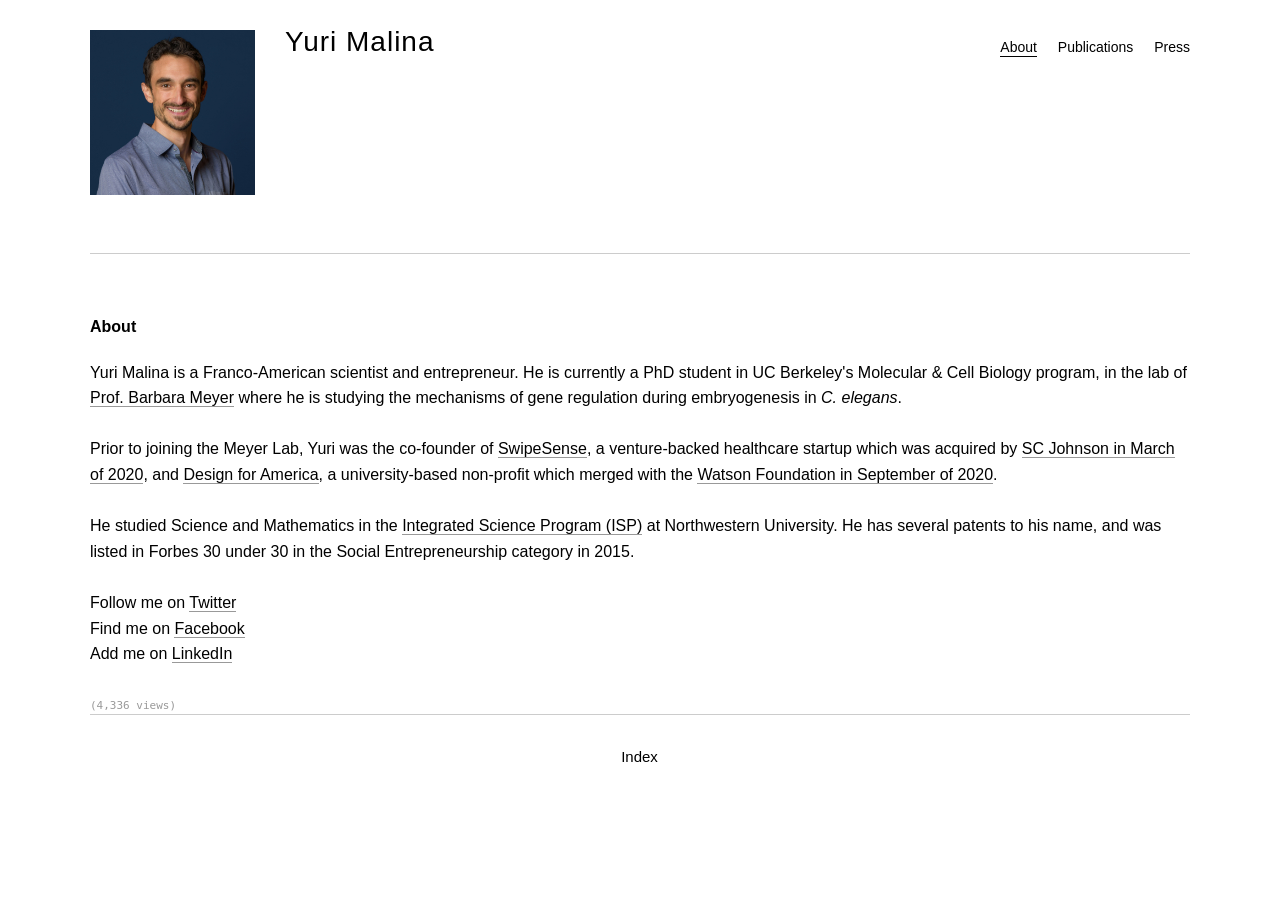
==== index.html @ ffde6082 "Migrate yurimalina.com from Cargo Collective to GitHub Pages Static rebuild of the Callisto theme: A" ====
<!doctype html>
<html lang="en">
<head>
	<meta charset="utf-8">
	<meta name="viewport" content="width=device-width, initial-scale=1">

	<title>Yuri Malina</title>
	<meta name="ROBOTS" content="INDEX,FOLLOW">
	<meta name="description" content="Yuri Malina is a Franco-American scientist and entrepreneur. He is currently a PhD student in UC Berkeley's Molecular & Cell Biology program, in the lab of Prof. Barbara Meyer.">

	<meta property="og:url" content="https://yurimalina.com">
	<meta property="og:title" content="Yuri Malina">
	<meta property="og:description" content="Yuri Malina is a Franco-American scientist and entrepreneur. He is currently a PhD student in UC Berkeley's Molecular & Cell Biology program, in the lab of Prof. Barbara Meyer where he is studying the mechanisms of gene regulation during embryogenesis in C. elegans.">
	<meta property="og:image" content="https://yurimalina.com/assets/img/header.jpg">

	<link rel="shortcut icon" href="/assets/img/favicon.ico">
	<link rel="stylesheet" href="/assets/css/style.css">

	<!-- Google Analytics 4 -->
	<script async src="https://www.googletagmanager.com/gtag/js?id=G-44FXMNKK89"></script>
	<script>
		window.dataLayer = window.dataLayer || [];
		function gtag(){dataLayer.push(arguments);}
		gtag('js', new Date());
		gtag('config', 'G-44FXMNKK89');
	</script>

	<!-- GoatCounter -->
	<script data-goatcounter="https://yurimalina.goatcounter.com/count" async src="//gc.zgo.at/count.js"></script>
</head>
<body>

	<div class="site_header">
		<div class="header_image">
			<a href="/"><img src="/assets/img/header.jpg" width="150" height="150" alt="Yuri Malina"></a>
		</div>

		<div class="header_text">
			<a href="/">Yuri Malina</a>
		</div>

		<div class="navigation">
			<ul class="list">
				<li class="page_link active"><a href="/">About</a></li>
				<li class="page_link"><a href="/Publications/">Publications</a></li>
				<li class="page_link"><a href="/Press/">Press</a></li>
			</ul>
		</div>
	</div>

	<div class="container">
		<div class="entry">
			<div class="project_content">
				<div class="project_title">About</div>

				<p>Yuri Malina is a Franco-American scientist and entrepreneur. He is currently a PhD student in UC Berkeley's Molecular &amp; Cell Biology program, in the lab of <a href="http://mcb.berkeley.edu/labs/meyer/" target="_blank" rel="noopener">Prof. Barbara Meyer</a> where he is studying the mechanisms of gene regulation during embryogenesis in <i>C. elegans</i>.<br>
				<br>
				Prior to joining the Meyer Lab, Yuri was the co-founder of <a href="https://www.swipesense.com/" target="_blank" rel="noopener">SwipeSense</a>, a venture-backed healthcare startup which was acquired by <a href="https://medium.com/@mertiseri/after-a-decade-of-building-swipesense-and-having-our-business-acquired-by-sc-johnson-in-2020-we-dd9413dac1c5" target="_blank" rel="noopener">SC Johnson in March of 2020</a>, and <a href="http://designforamerica.com/" target="_blank" rel="noopener">Design for America</a>, a university-based non-profit which merged with the <a href="https://www.mccormick.northwestern.edu/news/articles/2020/09/design-for-america-now-part-of-the-watson-foundation.html" target="_blank" rel="noopener">Watson Foundation in September of 2020</a>.<br>
				<br>
				He studied Science and Mathematics in the <a href="http://www.isp.northwestern.edu/" target="_blank" rel="noopener">Integrated Science Program (ISP)</a> at Northwestern University. He has several patents to his name, and was listed in Forbes 30 under 30 in the Social Entrepreneurship category in 2015.<br>
				<br>
				Follow me on <a href="https://twitter.com/ymalina" target="_blank" rel="noopener">Twitter</a><br>
				Find me on <a href="https://www.facebook.com/ymalina" target="_blank" rel="noopener">Facebook</a><br>
				Add me on <a href="https://www.linkedin.com/in/yurimalina/" target="_blank" rel="noopener">LinkedIn</a><br></p>

				<div class="project_footer">
					<span class="views"></span>
				</div>
			</div>
		</div>
	</div>

	<div class="site_footer">
		<div class="view_all"><a href="/">Index</a></div>
	</div>

	<script src="/assets/js/views.js"></script>
</body>
</html>
---- assets/css/style.css ----
/**
 * yurimalina.com — static rebuild of the Cargo "Callisto" theme.
 * Cleaned and de-duplicated from the original member stylesheet.
 */

body,
html {
	margin: 0;
	padding: 0;
	-webkit-text-size-adjust: none;
}

body {
	background: #fff;
	color: #000;
	font-family: sans-serif;
	font-size: 13px;
	line-height: 1.6;
	padding: 30px 75px 75px 75px;
}

/**
 * Header (image + title + navigation)
 */

.site_header {
	border-bottom: 1px solid #ccc;
	line-height: 1.8em;
	margin: 0 auto 15px auto;
	padding-bottom: 28px;
	max-width: 1530px;
	min-height: 14px;
	position: relative;
	width: calc(100% - 30px);
	z-index: 9;
}

.site_header:after {
	content: '';
	clear: both;
	display: block;
}

.header_image {
	float: left;
	padding: 0 30px 30px 0;
	width: 15%;
	min-width: 80px;
	max-width: 280px;
}

.header_image img {
	display: block;
	width: 100%;
	height: auto;
	border: 0;
}

.header_text {
	float: left;
	font-size: 28px;
	font-weight: normal;
	letter-spacing: 1px;
	padding-bottom: 15px;
	padding-right: 30px;
	white-space: nowrap;
	z-index: 999;
}

.header_text a {
	color: #000;
	text-decoration: none;
}

.header_text a:hover {
	color: #000;
	border-bottom: 0;
}

.header_text a:active {
	color: #999;
	border-bottom: 0;
}

.navigation {
	font-size: 14px;
	float: right;
	margin: 6px 0 28px 0;
	max-width: 100%;
	line-height: 1.6em;
}

.navigation:after {
	clear: both;
	content: '';
	display: block;
}

.navigation .list {
	padding: 0;
	margin: 0;
}

.navigation li {
	margin-right: 17px;
	display: inline-block;
	list-style: none;
	text-overflow: ellipsis;
	white-space: nowrap;
	overflow: hidden;
	max-width: 100%;
}

.navigation li:last-child {
	margin-right: 0;
}

.navigation a {
	text-decoration: none;
	color: #000;
}

.navigation a:hover {
	color: #000;
	border-bottom: 1px solid #000;
	padding-bottom: 1px;
}

.navigation a:active {
	color: #666;
	border-bottom: 1px solid #666;
}

.navigation li.active a {
	border-bottom: 1px solid #000;
	padding-bottom: 1px;
}

/**
 * Content container
 */

.container {
	margin: 0 auto;
	min-width: 360px;
	max-width: 1560px;
	position: relative;
}

.container:after {
	content: '';
	clear: both;
	display: block;
}

.entry {
	clear: both;
	margin: 60px 15px 0;
	position: relative;
}

.entry:after {
	content: "";
	display: block;
	clear: both;
	height: 0;
	width: 0;
}

.project_title {
	color: #000;
	font-weight: bold;
	margin: 0 0 20px 0;
}

.project_content {
	font-size: 16px;
	width: 100%;
}

.project_content p {
	margin: 0;
	padding: 0;
}

.project_content a {
	border-bottom: 1px solid #999;
	color: #000;
	text-decoration: none;
}

.project_content a:hover {
	background: #ffff00;
	color: #000;
}

.project_content a:active {
	background: #333;
	border: 0;
	color: #fff;
}

.project_content ul {
	padding-left: 0;
	list-style: none;
}

.project_content li {
	margin: 0 0 0.4em 0;
}

h1 { font-size: 22px; line-height: 165%; }
h2 { font-size: 16px; line-height: 165%; }
h3 { font-size: 14px; line-height: 150%; }

/**
 * Project footer (view counter)
 */

.project_footer {
	color: #aaa;
	clear: both;
	font-family: Menlo, monaco, monospace;
	font-size: 11px;
	padding: 30px 0 0 0;
}

.project_footer .views {
	color: #999;
}

/**
 * Site footer
 */

.site_footer {
	height: 1.8em;
	border-top: 1px solid #ccc;
	line-height: 1.8em;
	margin: 0 auto;
	max-width: 1530px;
	min-height: 14px;
	padding: 30px 0;
	position: relative;
	text-align: center;
	width: calc(100% - 30px);
	z-index: 9;
}

.site_footer:after {
	clear: both;
	content: '';
	display: block;
}

.view_all {
	font-size: 15px;
	margin-right: 1px;
}

.view_all a {
	color: #000;
	text-decoration: none;
}

.view_all a:hover {
	color: #000;
	border-bottom: 1px solid #000;
	padding-bottom: 1px;
}

.view_all a:active {
	color: #666;
	border-bottom: 1px solid #666;
}

img {
	border: 0;
	padding: 0;
}

:focus { outline: 0; }

/**
 * Responsive interventions (from the original theme)
 */

@media all and (max-width: 840px) {
	.project_content {
		width: 100%;
		max-width: 560px;
		margin-top: 45px;
	}
}

@media all and (max-width: 640px) {
	body {
		padding: 20px;
		font-size: 18px;
		line-height: 1.4em;
	}
	.header_image { width: 22%; }
	.navigation { float: left; }
}
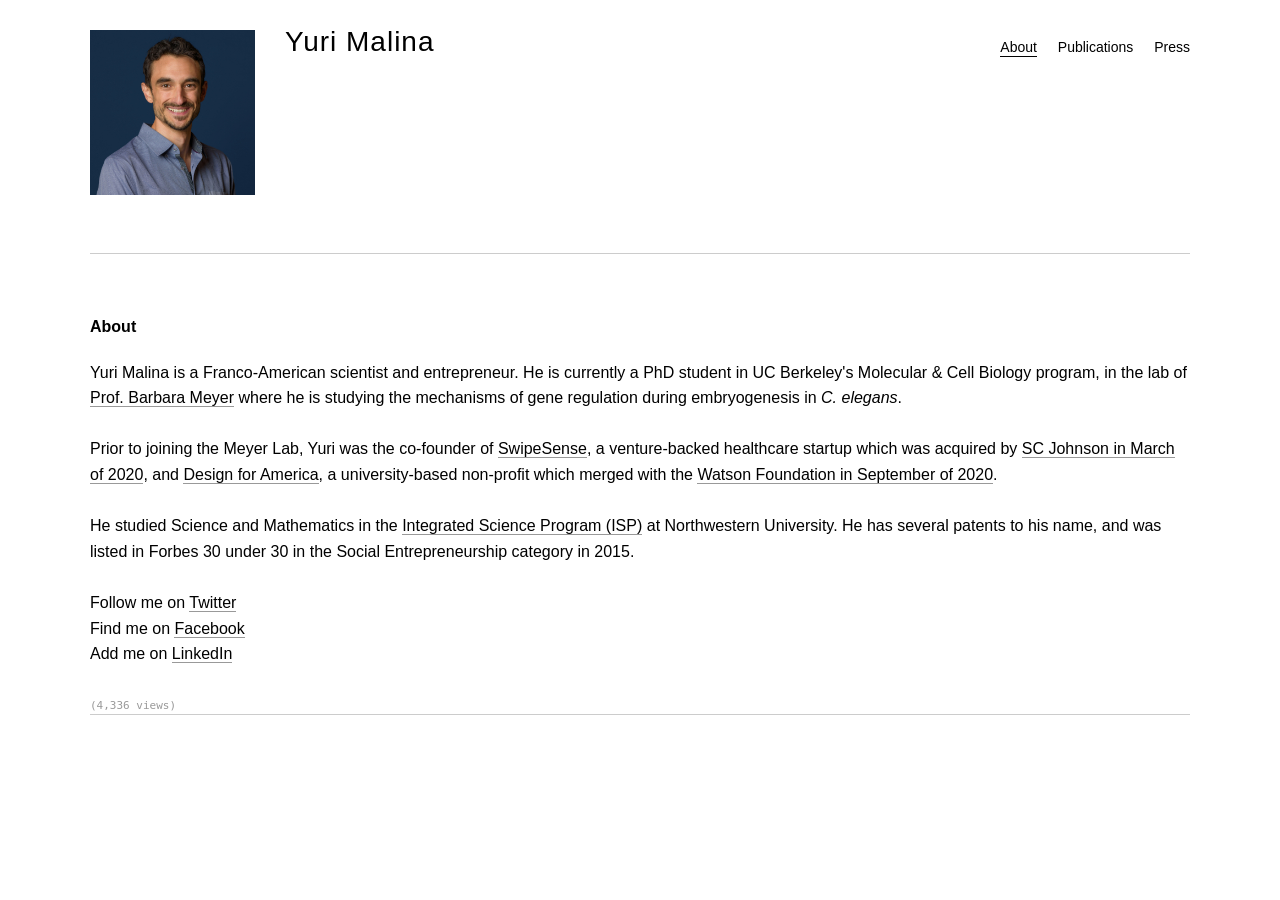
==== commit c486ace9: "Remove stray Index link from footer The Cargo theme only showed the footer Index link inside project" ====
--- a/index.html
+++ b/index.html
@@ -70,9 +70,7 @@
 		</div>
 	</div>
 
-	<div class="site_footer">
-		<div class="view_all"><a href="/">Index</a></div>
-	</div>
+	<div class="site_footer"></div>
 
 	<script src="/assets/js/views.js"></script>
 </body>
--- a/assets/css/style.css
+++ b/assets/css/style.css
@@ -253,27 +253,6 @@
 	display: block;
 }
 
-.view_all {
-	font-size: 15px;
-	margin-right: 1px;
-}
-
-.view_all a {
-	color: #000;
-	text-decoration: none;
-}
-
-.view_all a:hover {
-	color: #000;
-	border-bottom: 1px solid #000;
-	padding-bottom: 1px;
-}
-
-.view_all a:active {
-	color: #666;
-	border-bottom: 1px solid #666;
-}
-
 img {
 	border: 0;
 	padding: 0;
